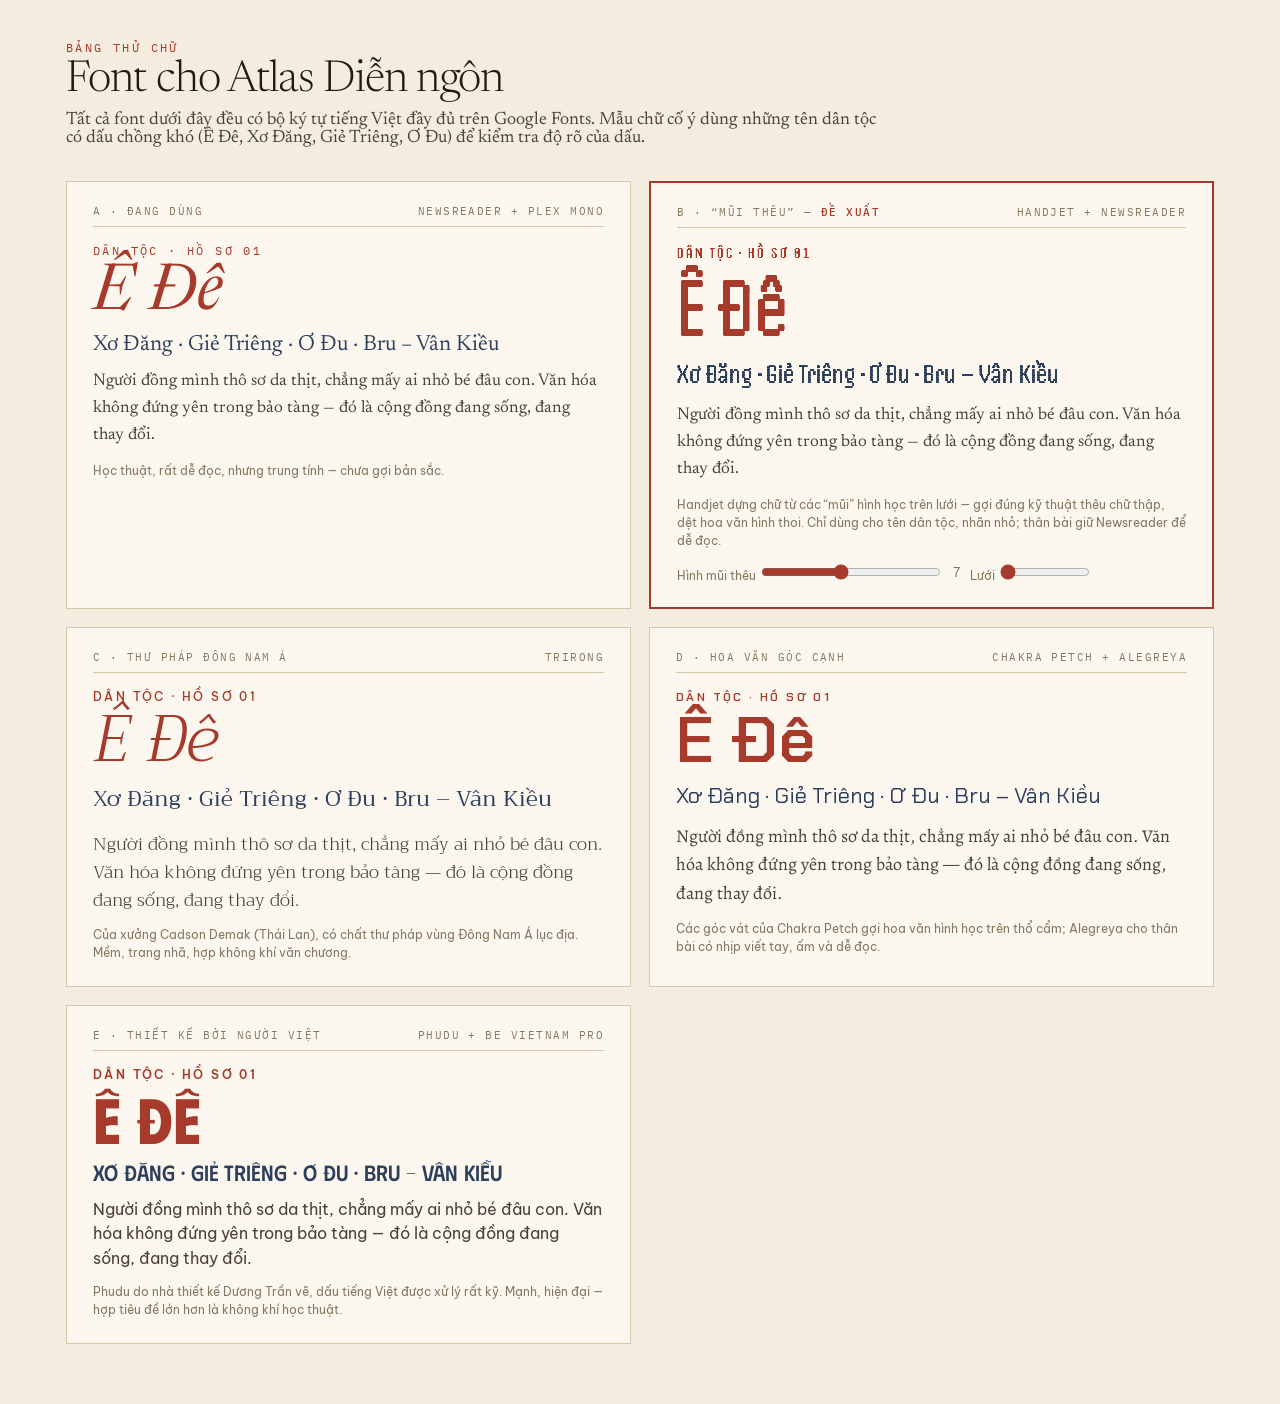
==== fonts.html @ 7ba4948c "Atlas Diễn ngôn: bản đồ số diễn ngôn 53 dân tộc thiểu số Việt Nam - Bản đồ 34 tỉnh/thành (từ 01/7/20" ====
<!doctype html>
<html lang="vi">
<head>
<meta charset="utf-8">
<meta name="viewport" content="width=device-width, initial-scale=1">
<title>So sánh font · Atlas Diễn ngôn</title>
<link rel="preconnect" href="https://fonts.googleapis.com">
<link rel="preconnect" href="https://fonts.gstatic.com" crossorigin>
<link href="https://fonts.googleapis.com/css2?family=Alegreya:ital,wght@0,400..900;1,400..900&family=Be+Vietnam+Pro:wght@300;400;500;600&family=Chakra+Petch:wght@400;500;600&family=Handjet:wght,ELGR,ELSH@100..900,1..2,0..16&family=IBM+Plex+Mono:wght@400;500&family=Newsreader:ital,opsz,wght@0,6..72,300..700;1,6..72,300..700&family=Phudu:wght@300..900&family=Trirong:ital,wght@0,300;0,400;0,500;1,300;1,400&display=swap&subset=vietnamese" rel="stylesheet">
<style>
  :root { --paper:#F3ECDF; --card:#FBF7EF; --ink:#1F1A15; --ink2:#4A4136; --muted:#857862; --line:#D5C7AC; --son:#A63A2B; --la:#4F6B34; --cham:#2E3F5C; --nghe:#D9A13A; }
  * { box-sizing: border-box; }
  body { margin:0; background:var(--paper); color:var(--ink); font-family:"Be Vietnam Pro",sans-serif; }
  header { max-width:1180px; margin:0 auto; padding:40px 16px 10px; }
  h1 { font-family:Newsreader,serif; font-weight:300; font-size:44px; margin:0 0 8px; letter-spacing:-.02em; }
  header p { font-family:Newsreader,serif; font-size:18px; color:var(--ink2); max-width:46em; margin:0; }
  .grid { max-width:1180px; margin:0 auto; padding:24px 16px 60px; display:grid; grid-template-columns:repeat(auto-fill,minmax(520px,1fr)); gap:18px; }
  .opt { background:var(--card); border:1px solid var(--line); padding:22px 26px 24px; position:relative; }
  .opt.rec { border:2px solid var(--son); }
  .tag { font-family:"IBM Plex Mono",monospace; font-size:10.5px; letter-spacing:.14em; text-transform:uppercase; color:var(--muted); display:flex; justify-content:space-between; border-bottom:1px solid var(--line); padding-bottom:8px; margin-bottom:16px; }
  .tag b { color:var(--son); font-weight:500; }
  .eb { font-size:12px; letter-spacing:.2em; text-transform:uppercase; color:var(--son); margin:0 0 4px; }
  .nm { font-size:64px; line-height:1; margin:0 0 8px; color:var(--son); }
  .list { font-size:22px; margin:0 0 12px; color:var(--cham); }
  .body { font-size:17px; line-height:1.6; color:var(--ink2); margin:0 0 12px; }
  .meta { font-size:12px; color:var(--muted); margin:0; line-height:1.5; }
  .ctl { margin-top:12px; display:flex; gap:10px; align-items:center; font-size:12px; color:var(--muted); flex-wrap:wrap; }
  .ctl input { width:180px; accent-color:var(--son); }
  @media (max-width:600px){ .grid{grid-template-columns:1fr} .nm{font-size:48px} }

  /* Phương án */
  .a .eb{font-family:"IBM Plex Mono"} .a .nm{font-family:Newsreader;font-style:italic} .a .list{font-family:Newsreader} .a .body{font-family:Newsreader}
  .b .eb,.b .nm,.b .list{font-family:Handjet; font-variation-settings:"ELSH" var(--sh,7),"ELGR" var(--gr,1)}
  .b .eb{font-size:16px;letter-spacing:.12em} .b .nm{font-size:84px;font-weight:500} .b .list{font-size:28px} .b .body{font-family:Newsreader}
  .c .eb{font-family:"Be Vietnam Pro";font-weight:500} .c .nm{font-family:Trirong;font-style:italic;font-weight:300} .c .list{font-family:Trirong} .c .body{font-family:Trirong;font-weight:300;font-size:17.5px}
  .d .eb{font-family:"Chakra Petch";font-weight:600} .d .nm{font-family:"Chakra Petch";font-weight:600;text-transform:none} .d .list{font-family:"Chakra Petch"} .d .body{font-family:Alegreya;font-size:18px}
  .e .eb{font-family:"Be Vietnam Pro";font-weight:600} .e .nm{font-family:Phudu;font-weight:700} .e .list{font-family:Phudu;font-weight:500} .e .body{font-family:"Be Vietnam Pro";font-size:15.5px}
</style>
</head>
<body>
<header>
  <p class="eb" style="font-family:'IBM Plex Mono';color:var(--son)">Bảng thử chữ</p>
  <h1>Font cho Atlas Diễn ngôn</h1>
  <p>Tất cả font dưới đây đều có bộ ký tự tiếng Việt đầy đủ trên Google Fonts. Mẫu chữ cố ý dùng những tên dân tộc có dấu chồng khó (Ê Đê, Xơ Đăng, Giẻ Triêng, Ơ Đu) để kiểm tra độ rõ của dấu.</p>
</header>
<main class="grid">

  <section class="opt a">
    <div class="tag"><span>A · Đang dùng</span><span>Newsreader + Plex Mono</span></div>
    <p class="eb">Dân tộc · Hồ sơ 01</p>
    <p class="nm">Ê Đê</p>
    <p class="list">Xơ Đăng · Giẻ Triêng · Ơ Đu · Bru – Vân Kiều</p>
    <p class="body">Người đồng mình thô sơ da thịt, chẳng mấy ai nhỏ bé đâu con. Văn hóa không đứng yên trong bảo tàng — đó là cộng đồng đang sống, đang thay đổi.</p>
    <p class="meta">Học thuật, rất dễ đọc, nhưng trung tính — chưa gợi bản sắc.</p>
  </section>

  <section class="opt b rec" id="optb">
    <div class="tag"><span>B · “Mũi thêu” — <b>đề xuất</b></span><span>Handjet + Newsreader</span></div>
    <p class="eb">Dân tộc · Hồ sơ 01</p>
    <p class="nm">Ê Đê</p>
    <p class="list">Xơ Đăng · Giẻ Triêng · Ơ Đu · Bru – Vân Kiều</p>
    <p class="body">Người đồng mình thô sơ da thịt, chẳng mấy ai nhỏ bé đâu con. Văn hóa không đứng yên trong bảo tàng — đó là cộng đồng đang sống, đang thay đổi.</p>
    <p class="meta">Handjet dựng chữ từ các “mũi” hình học trên lưới — gợi đúng kỹ thuật thêu chữ thập, dệt hoa văn hình thoi. Chỉ dùng cho tên dân tộc, nhãn nhỏ; thân bài giữ Newsreader để dễ đọc.</p>
    <div class="ctl"><label>Hình mũi thêu <input type="range" min="0" max="16" step="1" value="7" id="sh"></label><span id="shv">7</span>
      <label>Lưới <input type="range" min="1" max="2" step=".1" value="1" id="gr" style="width:90px"></label></div>
  </section>

  <section class="opt c">
    <div class="tag"><span>C · Thư pháp Đông Nam Á</span><span>Trirong</span></div>
    <p class="eb">Dân tộc · Hồ sơ 01</p>
    <p class="nm">Ê Đê</p>
    <p class="list">Xơ Đăng · Giẻ Triêng · Ơ Đu · Bru – Vân Kiều</p>
    <p class="body">Người đồng mình thô sơ da thịt, chẳng mấy ai nhỏ bé đâu con. Văn hóa không đứng yên trong bảo tàng — đó là cộng đồng đang sống, đang thay đổi.</p>
    <p class="meta">Của xưởng Cadson Demak (Thái Lan), có chất thư pháp vùng Đông Nam Á lục địa. Mềm, trang nhã, hợp không khí văn chương.</p>
  </section>

  <section class="opt d">
    <div class="tag"><span>D · Hoa văn góc cạnh</span><span>Chakra Petch + Alegreya</span></div>
    <p class="eb">Dân tộc · Hồ sơ 01</p>
    <p class="nm">Ê Đê</p>
    <p class="list">Xơ Đăng · Giẻ Triêng · Ơ Đu · Bru – Vân Kiều</p>
    <p class="body">Người đồng mình thô sơ da thịt, chẳng mấy ai nhỏ bé đâu con. Văn hóa không đứng yên trong bảo tàng — đó là cộng đồng đang sống, đang thay đổi.</p>
    <p class="meta">Các góc vát của Chakra Petch gợi hoa văn hình học trên thổ cẩm; Alegreya cho thân bài có nhịp viết tay, ấm và dễ đọc.</p>
  </section>

  <section class="opt e">
    <div class="tag"><span>E · Thiết kế bởi người Việt</span><span>Phudu + Be Vietnam Pro</span></div>
    <p class="eb">Dân tộc · Hồ sơ 01</p>
    <p class="nm">Ê Đê</p>
    <p class="list">Xơ Đăng · Giẻ Triêng · Ơ Đu · Bru – Vân Kiều</p>
    <p class="body">Người đồng mình thô sơ da thịt, chẳng mấy ai nhỏ bé đâu con. Văn hóa không đứng yên trong bảo tàng — đó là cộng đồng đang sống, đang thay đổi.</p>
    <p class="meta">Phudu do nhà thiết kế Dương Trần vẽ, dấu tiếng Việt được xử lý rất kỹ. Mạnh, hiện đại — hợp tiêu đề lớn hơn là không khí học thuật.</p>
  </section>

</main>
<script>
  var b = document.getElementById("optb");
  ["sh", "gr"].forEach(function (id) {
    document.getElementById(id).addEventListener("input", function (ev) {
      b.style.setProperty("--" + id, ev.target.value);
      if (id === "sh") document.getElementById("shv").textContent = ev.target.value;
    });
  });
</script>
</body>
</html>
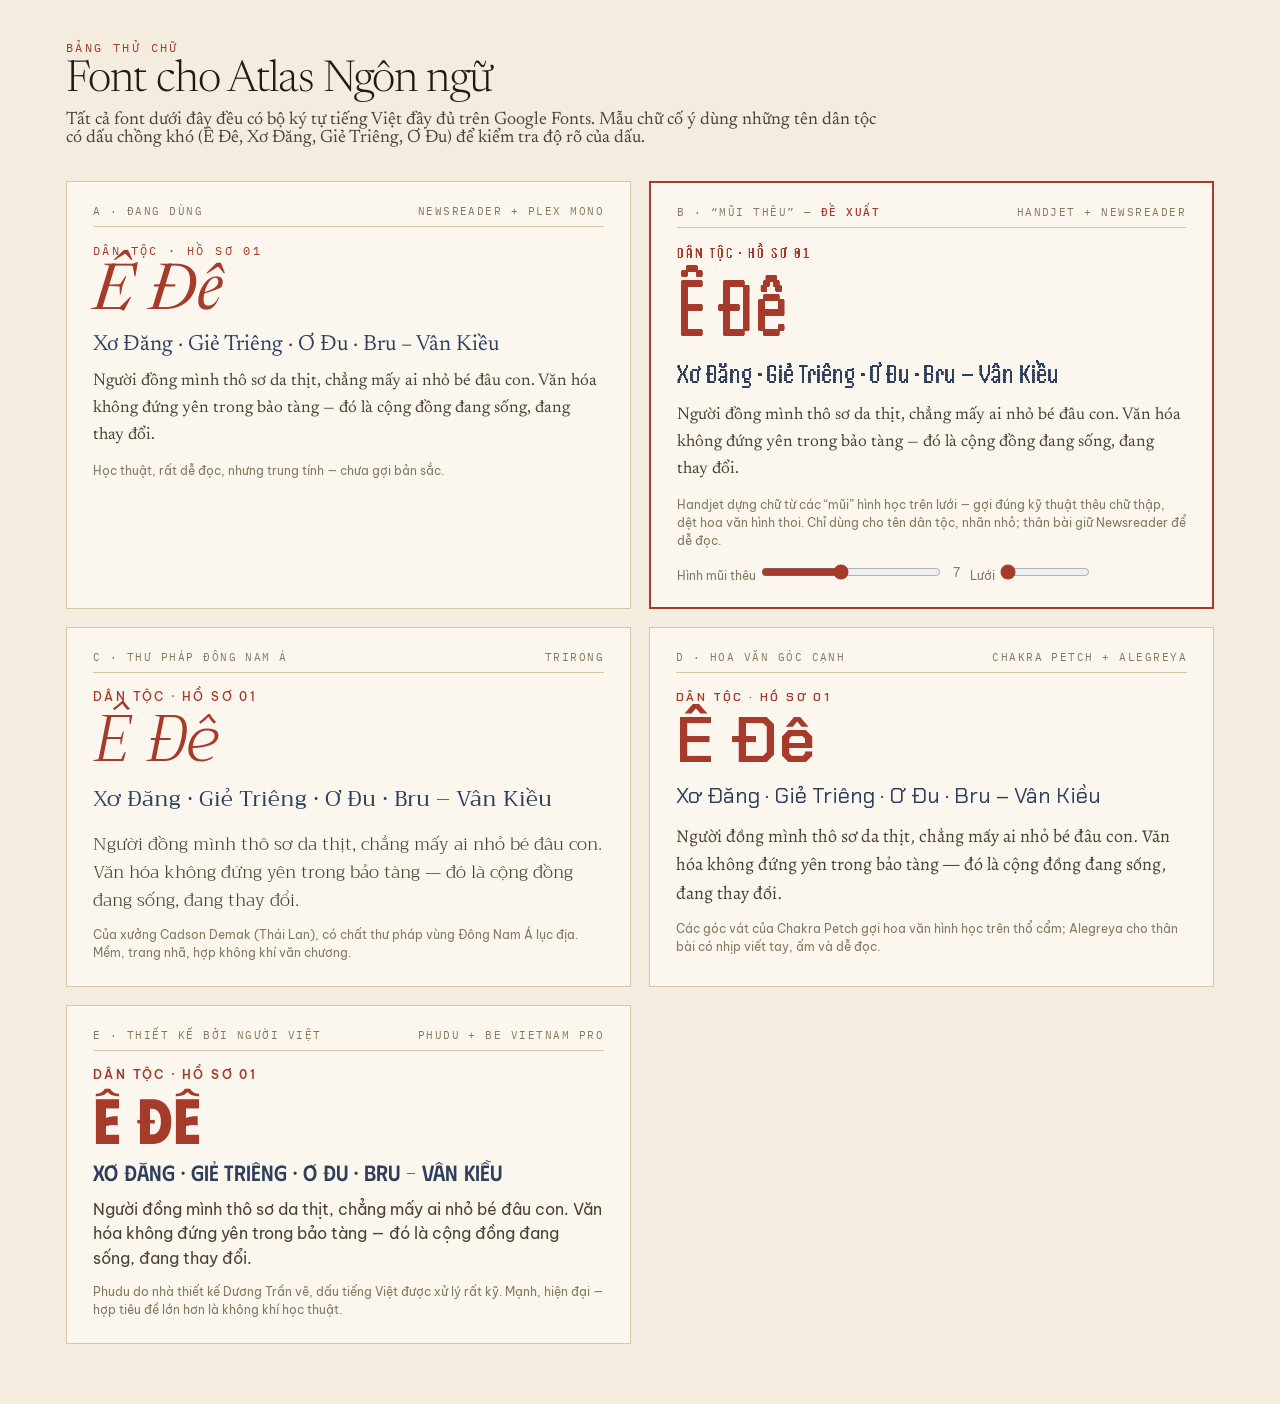
==== commit f0a30274: "Đổi “diễn ngôn” thành “ngôn ngữ”, thêm favicon - Thay toàn bộ cụm từ “diễn ngôn” bằng “ngôn ngữ” trê" ====
--- a/fonts.html
+++ b/fonts.html
@@ -3,7 +3,9 @@
 <head>
 <meta charset="utf-8">
 <meta name="viewport" content="width=device-width, initial-scale=1">
-<title>So sánh font · Atlas Diễn ngôn</title>
+<title>So sánh font · Atlas Ngôn ngữ</title>
+<link rel="icon" href="assets/favicon.svg" type="image/svg+xml">
+<link rel="apple-touch-icon" href="assets/apple-touch-icon.png">
 <link rel="preconnect" href="https://fonts.googleapis.com">
 <link rel="preconnect" href="https://fonts.gstatic.com" crossorigin>
 <link href="https://fonts.googleapis.com/css2?family=Alegreya:ital,wght@0,400..900;1,400..900&family=Be+Vietnam+Pro:wght@300;400;500;600&family=Chakra+Petch:wght@400;500;600&family=Handjet:wght,ELGR,ELSH@100..900,1..2,0..16&family=IBM+Plex+Mono:wght@400;500&family=Newsreader:ital,opsz,wght@0,6..72,300..700;1,6..72,300..700&family=Phudu:wght@300..900&family=Trirong:ital,wght@0,300;0,400;0,500;1,300;1,400&display=swap&subset=vietnamese" rel="stylesheet">
@@ -40,7 +42,7 @@
 <body>
 <header>
   <p class="eb" style="font-family:'IBM Plex Mono';color:var(--son)">Bảng thử chữ</p>
-  <h1>Font cho Atlas Diễn ngôn</h1>
+  <h1>Font cho Atlas Ngôn ngữ</h1>
   <p>Tất cả font dưới đây đều có bộ ký tự tiếng Việt đầy đủ trên Google Fonts. Mẫu chữ cố ý dùng những tên dân tộc có dấu chồng khó (Ê Đê, Xơ Đăng, Giẻ Triêng, Ơ Đu) để kiểm tra độ rõ của dấu.</p>
 </header>
 <main class="grid">
